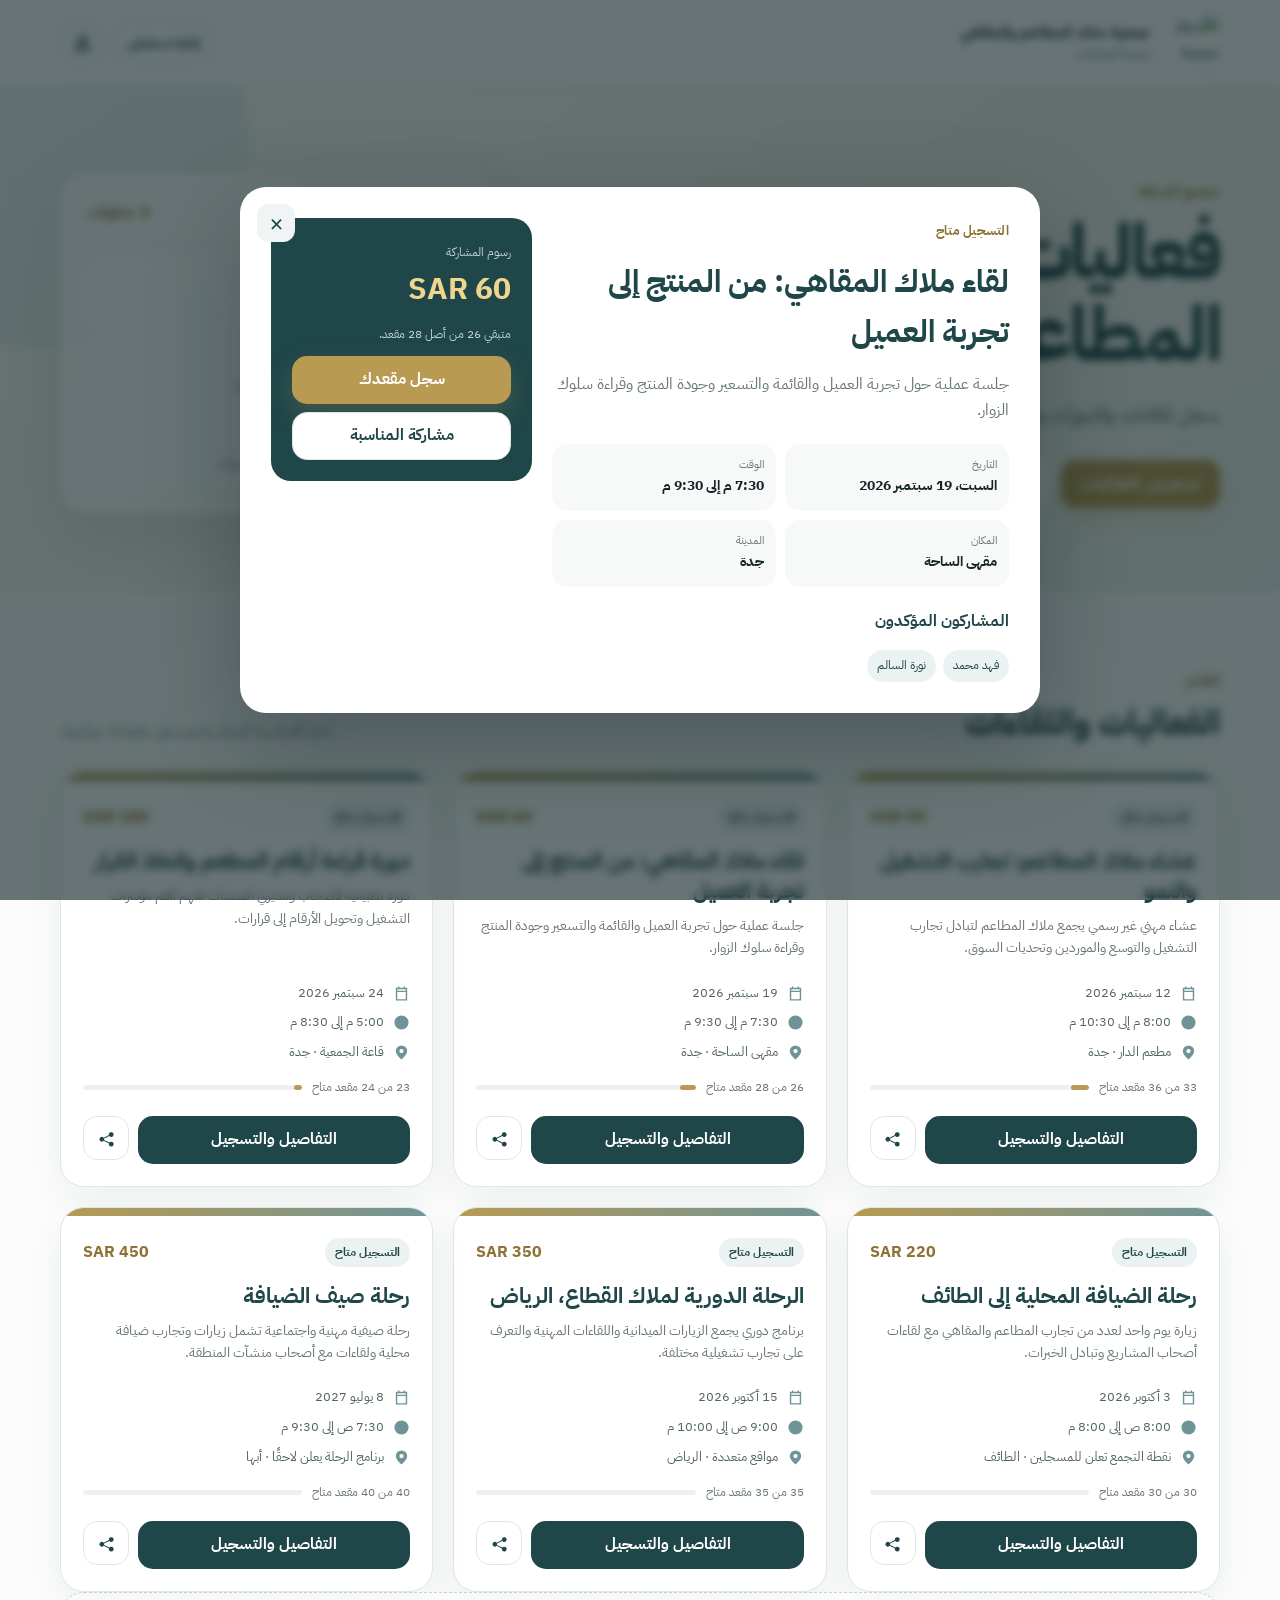
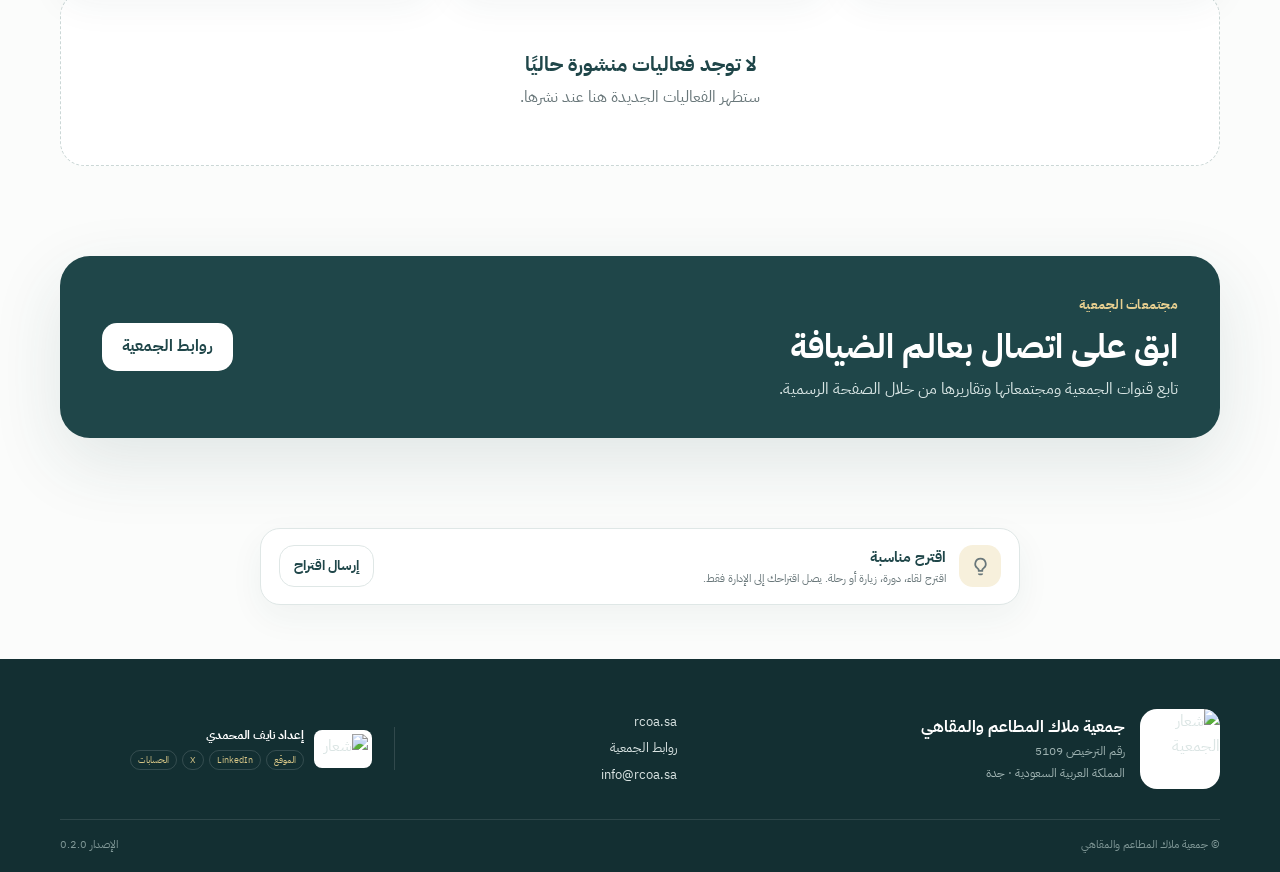
==== events/cafe.html @ 4f2870b7 "Add cafe event share preview" ====
<!doctype html><html lang="ar" dir="rtl"><head><meta charset="utf-8"><meta name="viewport" content="width=device-width,initial-scale=1"><title>لقاء ملاك المقاهي: من المنتج إلى تجربة العميل</title><meta name="description" content="السبت 19 سبتمبر 2026، 7:30 إلى 9:30 مساء، مقهى الساحة في جدة، SAR 60 للمشارك."><link rel="icon" type="image/jpeg" href="https://ugc.production.linktr.ee/35b3d4bf-154e-4d23-9291-8b4de0493339_IMG-1673.jpeg"><meta property="og:type" content="event"><meta property="og:locale" content="ar_SA"><meta property="og:site_name" content="جمعية ملاك المطاعم والمقاهي"><meta property="og:title" content="لقاء ملاك المقاهي: من المنتج إلى تجربة العميل"><meta property="og:description" content="السبت 19 سبتمبر 2026 | 7:30 إلى 9:30 مساء | مقهى الساحة، جدة | SAR 60 للمشارك"><meta property="og:url" content="https://almohammdin.github.io/RCOA_Events/events/cafe.html"><meta property="og:image" content="https://ugc.production.linktr.ee/35b3d4bf-154e-4d23-9291-8b4de0493339_IMG-1673.jpeg"><meta name="twitter:card" content="summary"><meta name="twitter:title" content="لقاء ملاك المقاهي: من المنتج إلى تجربة العميل"><meta name="twitter:description" content="19 سبتمبر 2026 | مقهى الساحة، جدة | SAR 60"><meta http-equiv="refresh" content="0;url=../?event=cafe"><script>location.replace('../?event=cafe')</script></head><body><p><a href="../?event=cafe">فتح تفاصيل الفعالية والتسجيل</a></p></body></html>
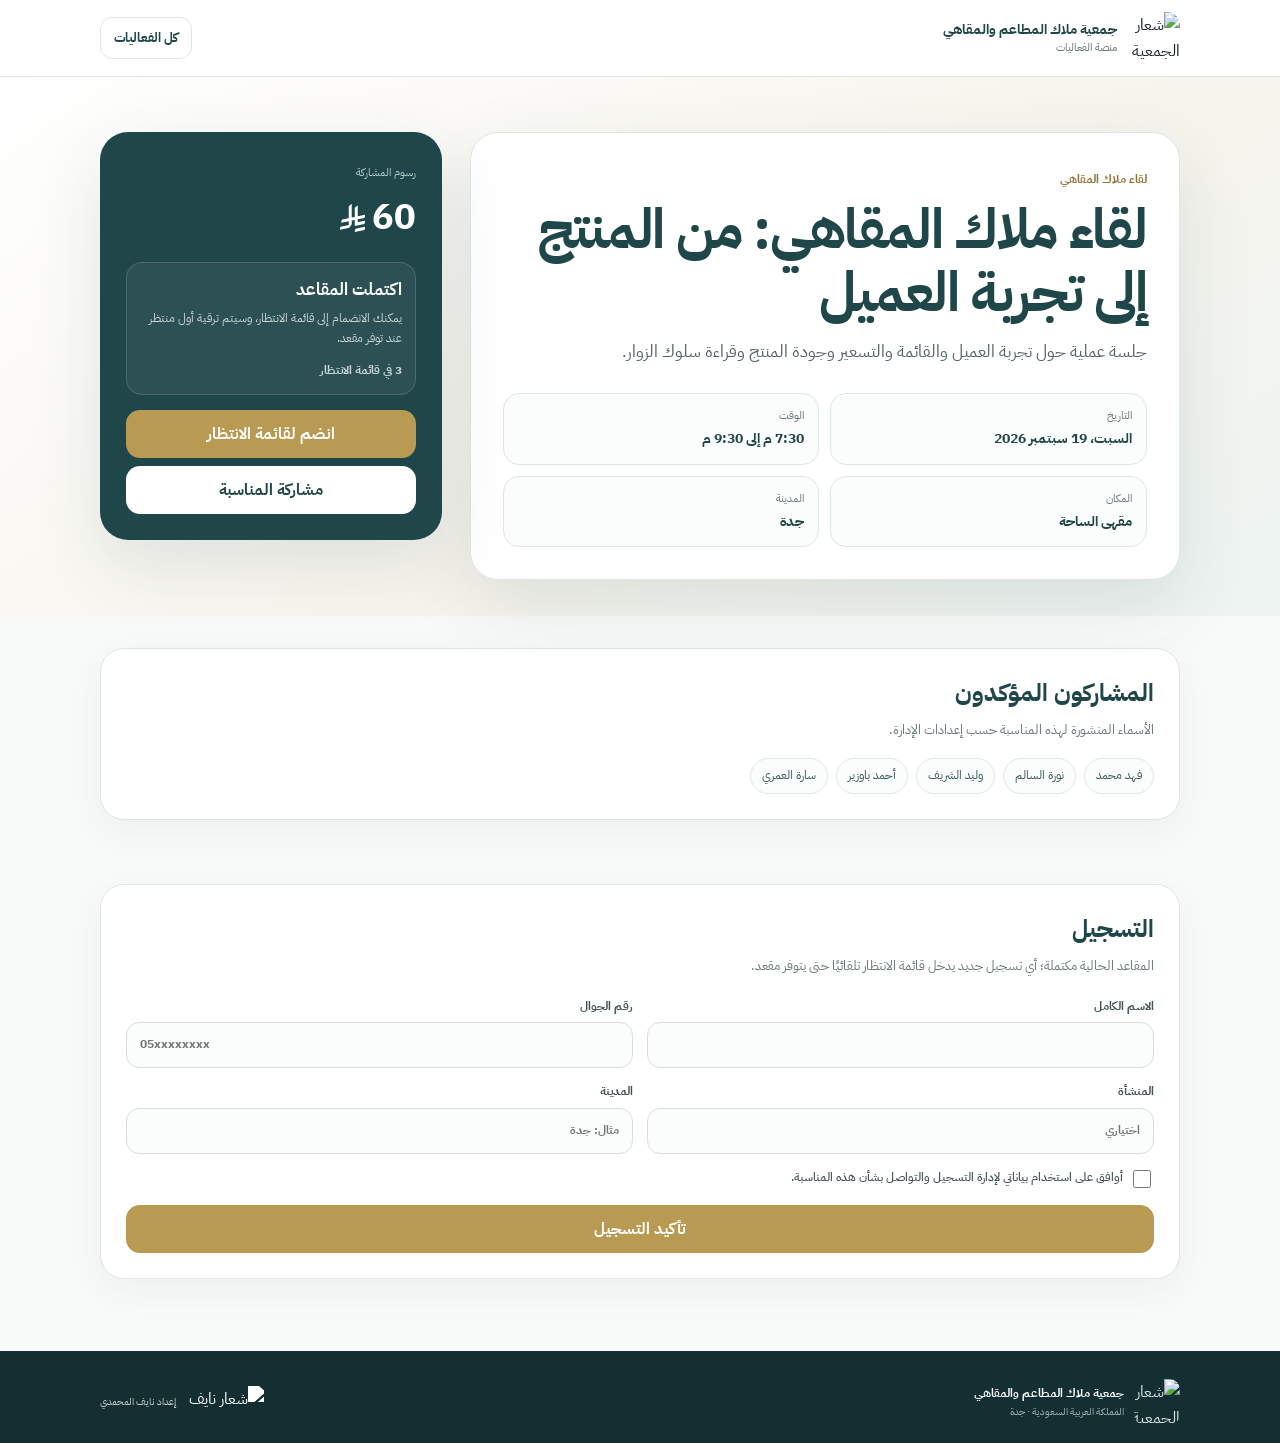
==== commit 77b42f12: "Make cafe share link a full event page" ====
--- a/events/cafe.html
+++ b/events/cafe.html
@@ -1 +1,15 @@
-<!doctype html><html lang="ar" dir="rtl"><head><meta charset="utf-8"><meta name="viewport" content="width=device-width,initial-scale=1"><title>لقاء ملاك المقاهي: من المنتج إلى تجربة العميل</title><meta name="description" content="السبت 19 سبتمبر 2026، 7:30 إلى 9:30 مساء، مقهى الساحة في جدة، SAR 60 للمشارك."><link rel="icon" type="image/jpeg" href="https://ugc.production.linktr.ee/35b3d4bf-154e-4d23-9291-8b4de0493339_IMG-1673.jpeg"><meta property="og:type" content="event"><meta property="og:locale" content="ar_SA"><meta property="og:site_name" content="جمعية ملاك المطاعم والمقاهي"><meta property="og:title" content="لقاء ملاك المقاهي: من المنتج إلى تجربة العميل"><meta property="og:description" content="السبت 19 سبتمبر 2026 | 7:30 إلى 9:30 مساء | مقهى الساحة، جدة | SAR 60 للمشارك"><meta property="og:url" content="https://almohammdin.github.io/RCOA_Events/events/cafe.html"><meta property="og:image" content="https://ugc.production.linktr.ee/35b3d4bf-154e-4d23-9291-8b4de0493339_IMG-1673.jpeg"><meta name="twitter:card" content="summary"><meta name="twitter:title" content="لقاء ملاك المقاهي: من المنتج إلى تجربة العميل"><meta name="twitter:description" content="19 سبتمبر 2026 | مقهى الساحة، جدة | SAR 60"><meta http-equiv="refresh" content="0;url=../?event=cafe"><script>location.replace('../?event=cafe')</script></head><body><p><a href="../?event=cafe">فتح تفاصيل الفعالية والتسجيل</a></p></body></html>+<!doctype html>
+<html lang="ar" dir="rtl">
+<head>
+<meta charset="utf-8"><meta name="viewport" content="width=device-width,initial-scale=1,viewport-fit=cover"><meta name="theme-color" content="#1f4649">
+<title>لقاء ملاك المقاهي: من المنتج إلى تجربة العميل</title>
+<meta name="description" content="السبت 19 سبتمبر 2026، 7:30 مساء إلى 9:30 مساء، مقهى الساحة في جدة، 60 ريال للمشارك.">
+<meta property="og:type" content="website"><meta property="og:locale" content="ar_SA"><meta property="og:site_name" content="جمعية ملاك المطاعم والمقاهي"><meta property="og:title" content="لقاء ملاك المقاهي: من المنتج إلى تجربة العميل"><meta property="og:description" content="السبت 19 سبتمبر 2026 | 7:30 م إلى 9:30 م | مقهى الساحة - جدة | المقاعد مكتملة وقائمة الانتظار متاحة"><meta property="og:url" content="https://almohammdin.github.io/RCOA_Events/events/cafe.html"><meta property="og:image" content="https://ugc.production.linktr.ee/35b3d4bf-154e-4d23-9291-8b4de0493339_IMG-1673.jpeg"><meta name="twitter:card" content="summary_large_image">
+<link rel="icon" type="image/jpeg" href="https://ugc.production.linktr.ee/35b3d4bf-154e-4d23-9291-8b4de0493339_IMG-1673.jpeg"><link rel="preconnect" href="https://fonts.googleapis.com"><link rel="preconnect" href="https://fonts.gstatic.com" crossorigin><link href="https://fonts.googleapis.com/css2?family=IBM+Plex+Sans+Arabic:wght@400;500;600;700&display=swap" rel="stylesheet"><link rel="stylesheet" href="../assets/event-page.css?v=1">
+</head>
+<body>
+<header class="site-header"><div class="container header-inner"><a class="brand" href="../"><img src="https://ugc.production.linktr.ee/35b3d4bf-154e-4d23-9291-8b4de0493339_IMG-1673.jpeg" alt="شعار الجمعية"><span><strong>جمعية ملاك المطاعم والمقاهي</strong><small>منصة الفعاليات</small></span></a><a class="back-link" href="../">كل الفعاليات</a></div></header>
+<main><section class="event-hero"><div class="container event-shell"><article class="event-copy"><span class="eyebrow">لقاء ملاك المقاهي</span><h1 id="eventTitle"></h1><p id="eventDescription"></p><div class="facts"><div class="fact"><span>التاريخ</span><strong id="eventDate"></strong></div><div class="fact"><span>الوقت</span><strong id="eventTime"></strong></div><div class="fact"><span>المكان</span><strong id="eventVenue"></strong></div><div class="fact"><span>المدينة</span><strong id="eventCity"></strong></div></div></article><aside class="event-side"><span class="price-label">رسوم المشاركة</span><div class="price" id="eventPrice"></div><div class="seat-box"><strong id="seatTitle"></strong><span id="seatText"></span><span class="wait-note" id="waitNote" hidden></span></div><button class="btn btn-primary" id="registerBtn">انضم لقائمة الانتظار</button><button class="btn btn-secondary" id="shareBtn">مشاركة المناسبة</button></aside></div></section><section class="participants-section" id="participantsSection" hidden><div class="container"><div class="section-card"><h2>المشاركون المؤكدون</h2><p>الأسماء المنشورة لهذه المناسبة حسب إعدادات الإدارة.</p><div class="participant-grid" id="participantsGrid"></div></div></div></section><section class="registration-section" id="registration"><div class="container"><div class="section-card"><h2>التسجيل</h2><p>المقاعد الحالية مكتملة؛ أي تسجيل جديد يدخل قائمة الانتظار تلقائيًا حتى يتوفر مقعد.</p><form class="form-grid" id="registrationForm"><label>الاسم الكامل<input id="regName" required maxlength="80" autocomplete="name"></label><label>رقم الجوال<input id="regPhone" required inputmode="tel" maxlength="20" placeholder="05xxxxxxxx" dir="ltr"></label><label>المنشأة<input id="regCompany" maxlength="80" autocomplete="organization" placeholder="اختياري"></label><label>المدينة<input id="regCity" maxlength="50" placeholder="مثال: جدة"></label><label class="check-row full"><input type="checkbox" required><span>أوافق على استخدام بياناتي لإدارة التسجيل والتواصل بشأن هذه المناسبة.</span></label><button class="btn btn-primary full" type="submit">تأكيد التسجيل</button></form><div class="status-message" id="statusMessage"></div></div></div></section></main>
+<footer class="site-footer"><div class="container footer-inner"><div class="footer-assoc"><img src="https://ugc.production.linktr.ee/35b3d4bf-154e-4d23-9291-8b4de0493339_IMG-1673.jpeg" alt="شعار الجمعية"><div><strong>جمعية ملاك المطاعم والمقاهي</strong><span>المملكة العربية السعودية · جدة</span></div></div><div class="footer-naif"><img src="https://raw.githubusercontent.com/almohammdin/tawassu_branch/main/naif-logo-v2.png" alt="شعار نايف المحمدي"><span>إعداد نايف المحمدي</span></div></div></footer><div class="toast" id="toast"></div>
+<script id="eventData" type="application/json">{"event":{"id":"cafe","title":"لقاء ملاك المقاهي: من المنتج إلى تجربة العميل","description":"جلسة عملية حول تجربة العميل والقائمة والتسعير وجودة المنتج وقراءة سلوك الزوار.","date":"2026-09-19","start":"19:30","end":"21:30","city":"جدة","venue":"مقهى الساحة","price":60,"capacity":5,"paymentWindowHours":6,"published":true,"showParticipants":true,"sharePath":"events/cafe.html"},"registrations":[{"id":"c1","eventId":"cafe","name":"فهد محمد","phone":"+966500000011","status":"paid"},{"id":"c2","eventId":"cafe","name":"نورة السالم","phone":"+966500000012","status":"paid"},{"id":"c3","eventId":"cafe","name":"وليد الشريف","phone":"+966500000013","status":"paid"},{"id":"c4","eventId":"cafe","name":"أحمد باوزير","phone":"+966500000014","status":"paid"},{"id":"c5","eventId":"cafe","name":"سارة العمري","phone":"+966500000015","status":"paid"},{"id":"cw1","eventId":"cafe","name":"مازن الشمري","phone":"+966500000016","status":"waitlist"},{"id":"cw2","eventId":"cafe","name":"تركي المطيري","phone":"+966500000017","status":"waitlist"},{"id":"cw3","eventId":"cafe","name":"هند القحطاني","phone":"+966500000018","status":"waitlist"}]}</script><script src="../assets/event-page.js?v=1"></script>
+</body></html>
--- a/assets/event-page.css
+++ b/assets/event-page.css
@@ -0,0 +1 @@
+:root{--ink:#172427;--muted:#69777a;--teal:#6f9498;--teal-dark:#1f4649;--teal-soft:#eaf2f2;--gold:#b89a52;--gold-dark:#8f7336;--sand:#f5f1e8;--paper:#fff;--line:#dfe7e6;--danger:#a83e3e;--success:#2f715d;--warning:#a96f1f;--shadow:0 24px 70px rgba(31,70,73,.12)}*{box-sizing:border-box}html{scroll-behavior:smooth}body{margin:0;font-family:"IBM Plex Sans Arabic",system-ui,sans-serif;background:#f8faf9;color:var(--ink);line-height:1.65}button,input{font:inherit}a{color:inherit;text-decoration:none}.container{width:min(1080px,calc(100% - 34px));margin-inline:auto}.site-header{background:rgba(255,255,255,.94);backdrop-filter:blur(14px);border-bottom:1px solid var(--line);position:sticky;top:0;z-index:20}.header-inner{min-height:76px;display:flex;align-items:center;justify-content:space-between;gap:18px}.brand{display:flex;align-items:center;gap:11px}.brand img{width:52px;height:52px;object-fit:cover;border-radius:13px}.brand span{display:grid;line-height:1.25}.brand strong{font-size:14px;color:var(--teal-dark)}.brand small{font-size:11px;color:var(--muted);margin-top:3px}.back-link{font-size:13px;font-weight:700;color:var(--teal-dark);border:1px solid var(--line);border-radius:12px;padding:9px 13px;background:#fff}.event-hero{padding:55px 0 36px;background:linear-gradient(145deg,#fff 0%,#f7f4ec 58%,#edf4f3 100%)}.event-shell{display:grid;grid-template-columns:minmax(0,1.35fr) minmax(280px,.65fr);gap:28px;align-items:start}.event-copy{background:#fff;border:1px solid var(--line);border-radius:28px;padding:32px;box-shadow:var(--shadow)}.eyebrow{display:inline-flex;color:var(--gold-dark);font-size:12px;font-weight:700;margin-bottom:8px}.event-copy h1{margin:0 0 14px;color:var(--teal-dark);font-size:clamp(34px,5vw,55px);line-height:1.15;letter-spacing:-.025em}.event-copy>p{margin:0;color:#526367;font-size:17px;max-width:780px}.facts{display:grid;grid-template-columns:repeat(2,minmax(0,1fr));gap:11px;margin-top:27px}.fact{border:1px solid var(--line);border-radius:16px;padding:13px 14px;background:#fbfcfc;display:grid;gap:2px}.fact span{font-size:11px;color:var(--muted)}.fact strong{font-size:14px;color:var(--teal-dark)}.event-side{background:var(--teal-dark);color:#fff;border-radius:28px;padding:26px;box-shadow:var(--shadow);position:sticky;top:94px}.price-label{font-size:11px;color:#b8cccb}.price{font-size:36px;font-weight:700;margin:4px 0 14px;display:flex;align-items:center;gap:7px;direction:ltr;justify-content:flex-end}.price .riyal{display:inline-block;width:.68em;height:.8em;background:currentColor;-webkit-mask:url('saudi-riyal-symbol.svg') center/contain no-repeat;mask:url('saudi-riyal-symbol.svg') center/contain no-repeat}.seat-box{border:1px solid rgba(255,255,255,.14);border-radius:16px;padding:13px;background:rgba(255,255,255,.06);display:grid;gap:5px;margin-bottom:15px}.seat-box strong{font-size:17px}.seat-box span{font-size:12px;color:#c9d7d6}.wait-note{margin-top:8px;color:#efd997;font-size:12px;font-weight:700}.btn{width:100%;min-height:48px;border:0;border-radius:14px;padding:10px 16px;font-weight:700;cursor:pointer;display:flex;align-items:center;justify-content:center;gap:7px}.btn-primary{background:var(--gold);color:#fff}.btn-secondary{margin-top:8px;background:#fff;color:var(--teal-dark)}.participants-section,.registration-section{padding:32px 0}.section-card{background:#fff;border:1px solid var(--line);border-radius:24px;padding:25px;box-shadow:0 12px 36px rgba(31,70,73,.055)}.section-card h2{margin:0 0 6px;color:var(--teal-dark);font-size:24px}.section-card>p{margin:0;color:var(--muted);font-size:13px}.participant-grid{display:flex;flex-wrap:wrap;gap:8px;margin-top:17px}.participant{border:1px solid var(--line);border-radius:999px;padding:7px 11px;background:#fbfcfc;font-size:12px;color:#35565a}.form-grid{display:grid;grid-template-columns:1fr 1fr;gap:14px;margin-top:20px}.form-grid label{display:grid;gap:6px;font-size:12px;font-weight:700;color:#405356}.form-grid input{width:100%;border:1px solid #d7e0df;background:#fbfcfc;border-radius:13px;padding:12px 13px;outline:none}.form-grid input:focus{border-color:var(--teal);box-shadow:0 0 0 3px rgba(111,148,152,.12)}.form-grid .full{grid-column:1/-1}.check-row{display:flex!important;align-items:flex-start;gap:8px;font-weight:500!important}.check-row input{width:18px;height:18px;margin-top:2px}.status-message{margin-top:15px;border-radius:15px;padding:12px 14px;display:none;font-size:13px}.status-message.show{display:block}.status-message.success{background:#e8f4ef;color:var(--success)}.status-message.warning{background:#fff3df;color:var(--warning)}.status-message.danger{background:#fff0f0;color:var(--danger)}.site-footer{margin-top:40px;background:#132f32;color:#dbe5e4;padding:28px 0 18px}.footer-inner{display:flex;align-items:center;justify-content:space-between;gap:20px}.footer-assoc{display:flex;align-items:center;gap:10px}.footer-assoc img{width:46px;height:46px;border-radius:11px;object-fit:cover}.footer-assoc div{display:grid}.footer-assoc strong{font-size:12px;color:#fff}.footer-assoc span{font-size:10px;color:#9fb3b2}.footer-naif{display:flex;align-items:center;gap:8px}.footer-naif img{width:80px;height:32px;object-fit:contain;filter:brightness(0) invert(1)}.footer-naif span{font-size:10px;color:#c7d3d2}.toast{position:fixed;left:18px;bottom:18px;background:#102e31;color:#fff;border-radius:13px;padding:11px 14px;opacity:0;transform:translateY(10px);transition:.18s;z-index:50;font-size:12px}.toast.show{opacity:1;transform:translateY(0)}@media(max-width:780px){.event-shell{grid-template-columns:1fr}.event-side{position:static}.facts{grid-template-columns:1fr}.form-grid{grid-template-columns:1fr}.form-grid .full{grid-column:auto}.footer-inner{align-items:flex-start;flex-direction:column}.event-copy{padding:24px}.event-hero{padding-top:32px}.header-inner{min-height:68px}.brand img{width:46px;height:46px}.back-link{font-size:11px;padding:8px 10px}}
